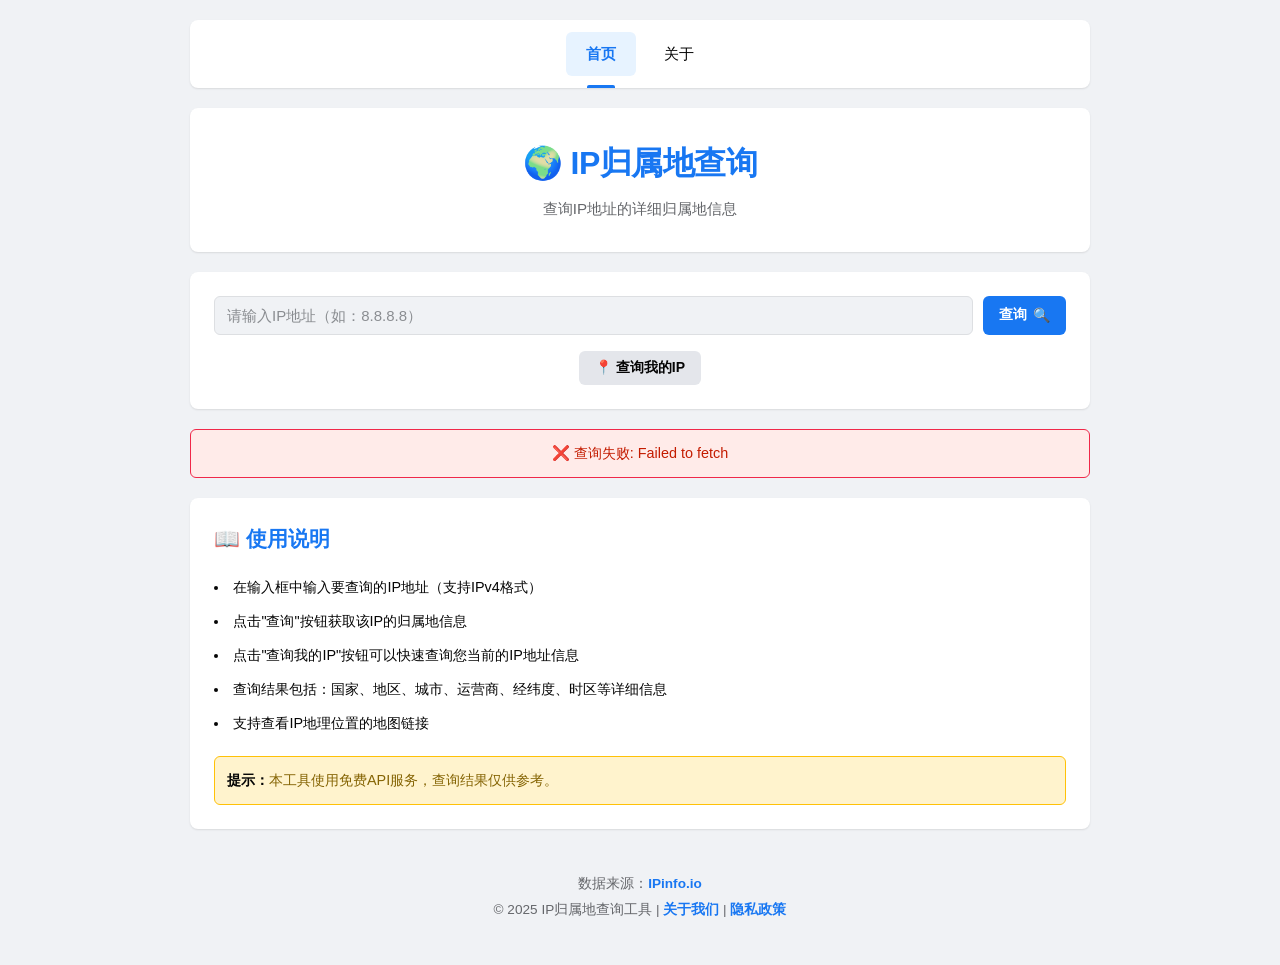
==== index.html @ 3b7e8851 "init" ====
<!DOCTYPE html>
<html lang="zh-CN">
<head>
    <meta charset="UTF-8">
    <meta name="viewport" content="width=device-width, initial-scale=1.0">
    <title>IP归属地查询工具 - 快速查询IP地址归属地信息</title>
    <meta name="description" content="免费在线IP归属地查询工具，支持查询任意IP地址的国家、地区、城市、运营商等详细信息。">
    <meta name="keywords" content="IP查询,IP归属地,IP地址查询,IP定位,IP地理位置">
    <link rel="stylesheet" href="css/style.css">
</head>
<body>
    <div class="container">
        <nav class="top-nav">
            <ul>
                <li><a href="index.html" class="active">首页</a></li>
                <li><a href="about.html">关于</a></li>
            </ul>
        </nav>

        <header>
            <h1>🌍 IP归属地查询</h1>
            <p class="subtitle">查询IP地址的详细归属地信息</p>
        </header>

        <!-- 搜索区域 -->
        <div class="search-section">
            <div class="search-box">
                <input
                    type="text"
                    id="ipInput"
                    placeholder="请输入IP地址（如：8.8.8.8）"
                    autocomplete="off"
                >
                <button id="searchBtn" onclick="queryIP()">
                    <span class="btn-text">查询</span>
                    <span class="btn-icon">🔍</span>
                </button>
            </div>
            <div class="quick-actions">
                <button class="btn-secondary" onclick="queryMyIP()">
                    <span>📍 查询我的IP</span>
                </button>
            </div>
        </div>

        <!-- 加载提示 -->
        <div id="loading" class="loading" style="display: none;">
            <div class="spinner"></div>
            <p>正在查询IP信息...</p>
        </div>

        <!-- 错误提示 -->
        <div id="error" class="error" style="display: none;"></div>

        <!-- IP信息显示 -->
        <div id="ipInfo" class="ip-info" style="display: none;">
            <div class="info-header">
                <h2 id="ipAddress"></h2>
                <span id="ipType" class="ip-type"></span>
            </div>
            <div class="info-grid">
                <div class="info-item">
                    <span class="info-label">🌏 国家/地区</span>
                    <span class="info-value" id="country"></span>
                </div>
                <div class="info-item">
                    <span class="info-label">📍 省份/州</span>
                    <span class="info-value" id="region"></span>
                </div>
                <div class="info-item">
                    <span class="info-label">🏙️ 城市</span>
                    <span class="info-value" id="city"></span>
                </div>
                <div class="info-item">
                    <span class="info-label">📮 邮编</span>
                    <span class="info-value" id="zip"></span>
                </div>
                <div class="info-item">
                    <span class="info-label">🌐 运营商</span>
                    <span class="info-value" id="isp"></span>
                </div>
                <div class="info-item">
                    <span class="info-label">🏢 组织</span>
                    <span class="info-value" id="org"></span>
                </div>
                <div class="info-item">
                    <span class="info-label">📡 经纬度</span>
                    <span class="info-value" id="location"></span>
                </div>
                <div class="info-item">
                    <span class="info-label">⏰ 时区</span>
                    <span class="info-value" id="timezone"></span>
                </div>
            </div>

            <!-- 地图容器 -->
            <div class="map-container">
                <h3>🗺️ 地理位置</h3>
                <div id="mapLink" class="map-link"></div>
            </div>
        </div>

        <div class="instructions">
            <h3>📖 使用说明</h3>
            <ul>
                <li>在输入框中输入要查询的IP地址（支持IPv4格式）</li>
                <li>点击"查询"按钮获取该IP的归属地信息</li>
                <li>点击"查询我的IP"按钮可以快速查询您当前的IP地址信息</li>
                <li>查询结果包括：国家、地区、城市、运营商、经纬度、时区等详细信息</li>
                <li>支持查看IP地理位置的地图链接</li>
            </ul>
            <div class="api-notice">
                <strong>提示：</strong>本工具使用免费API服务，查询结果仅供参考。
            </div>
        </div>

        <footer>
            <p>数据来源：<a href="https://ipinfo.io" target="_blank">IPinfo.io</a></p>
            <p>© 2025 IP归属地查询工具 | <a href="about.html">关于我们</a> | <a href="privacy.html">隐私政策</a></p>
        </footer>
    </div>

    <script src="js/app.js"></script>
</body>
</html>
---- css/style.css ----
* {
    margin: 0;
    padding: 0;
    box-sizing: border-box;
}

body {
    font-family: -apple-system, BlinkMacSystemFont, 'Segoe UI', Helvetica, Arial, sans-serif;
    background: #f0f2f5;
    min-height: 100vh;
    padding: 20px;
    line-height: 1.6;
}

.container {
    max-width: 900px;
    margin: 0 auto;
}

/* 顶部导航样式 */
.top-nav {
    background: white;
    border-radius: 8px;
    box-shadow: 0 1px 2px rgba(0, 0, 0, 0.1);
    margin-bottom: 20px;
    padding: 12px 24px;
}

.top-nav ul {
    list-style: none;
    display: flex;
    gap: 8px;
    justify-content: center;
    align-items: center;
}

.top-nav li {
    margin: 0;
}

.top-nav a {
    display: block;
    padding: 10px 20px;
    color: #050505;
    text-decoration: none;
    font-size: 15px;
    font-weight: 500;
    border-radius: 6px;
    transition: all 0.2s;
    position: relative;
}

.top-nav a:hover {
    background: #f0f2f5;
    color: #1877f2;
}

.top-nav a.active {
    background: #e7f3ff;
    color: #1877f2;
    font-weight: 600;
}

.top-nav a.active::after {
    content: '';
    position: absolute;
    bottom: -12px;
    left: 50%;
    transform: translateX(-50%);
    width: 40%;
    height: 3px;
    background: #1877f2;
    border-radius: 2px 2px 0 0;
}

/* 头部样式 */
header {
    text-align: center;
    background: white;
    padding: 30px 20px;
    margin-bottom: 20px;
    border-radius: 8px;
    box-shadow: 0 1px 2px rgba(0, 0, 0, 0.1);
}

header h1 {
    font-size: 2em;
    color: #1877f2;
    margin-bottom: 8px;
    font-weight: 600;
    letter-spacing: -0.5px;
}

.subtitle {
    font-size: 0.95em;
    color: #65676b;
    font-weight: 400;
}

/* 搜索区域 */
.search-section {
    background: white;
    border-radius: 8px;
    padding: 24px;
    box-shadow: 0 1px 2px rgba(0, 0, 0, 0.1);
    margin-bottom: 20px;
}

.search-box {
    display: flex;
    gap: 10px;
    margin-bottom: 16px;
}

#ipInput {
    flex: 1;
    padding: 10px 12px;
    font-size: 15px;
    border: 1px solid #dddfe2;
    border-radius: 6px;
    outline: none;
    transition: all 0.2s;
    background: #f0f2f5;
    color: #050505;
}

#ipInput:focus {
    background: white;
    border-color: #1877f2;
    box-shadow: 0 0 0 2px rgba(24, 119, 242, 0.1);
}

#ipInput::placeholder {
    color: #8a8d91;
}

button {
    padding: 8px 16px;
    font-size: 14px;
    font-weight: 600;
    background: #1877f2;
    color: white;
    border: none;
    border-radius: 6px;
    cursor: pointer;
    transition: all 0.2s;
    display: flex;
    align-items: center;
    gap: 6px;
    white-space: nowrap;
}

button:hover {
    background: #166fe5;
}

button:active {
    background: #1564d6;
    transform: scale(0.98);
}

.btn-icon {
    font-size: 1em;
}

.quick-actions {
    display: flex;
    justify-content: center;
}

.btn-secondary {
    background: #e4e6eb;
    color: #050505;
}

.btn-secondary:hover {
    background: #d8dadf;
}

.btn-secondary:active {
    background: #ced0d4;
}

/* 加载动画 */
.loading {
    background: white;
    border-radius: 8px;
    padding: 32px;
    text-align: center;
    box-shadow: 0 1px 2px rgba(0, 0, 0, 0.1);
    margin-bottom: 20px;
}

.loading p {
    color: #1877f2;
}

.spinner {
    width: 40px;
    height: 40px;
    margin: 0 auto 16px;
    border: 3px solid #e4e6eb;
    border-top: 3px solid #1877f2;
    border-radius: 50%;
    animation: spin 0.8s linear infinite;
}

@keyframes spin {
    0% { transform: rotate(0deg); }
    100% { transform: rotate(360deg); }
}

/* 错误提示 */
.error {
    background: #ffebe9;
    border: 1px solid #f02849;
    color: #c41c00;
    padding: 12px 16px;
    border-radius: 6px;
    margin-bottom: 20px;
    text-align: center;
    font-size: 0.9em;
}

/* IP信息显示 */
.ip-info {
    background: white;
    border-radius: 8px;
    padding: 24px;
    box-shadow: 0 1px 2px rgba(0, 0, 0, 0.1);
    margin-bottom: 20px;
    animation: fadeIn 0.3s;
}

@keyframes fadeIn {
    from {
        opacity: 0;
        transform: translateY(10px);
    }
    to {
        opacity: 1;
        transform: translateY(0);
    }
}

.info-header {
    display: flex;
    align-items: center;
    justify-content: space-between;
    margin-bottom: 24px;
    padding-bottom: 16px;
    border-bottom: 1px solid #e4e6eb;
}

.info-header h2 {
    color: #050505;
    font-size: 1.6em;
    font-weight: 600;
}

.ip-type {
    padding: 6px 12px;
    background: #e7f3ff;
    color: #1877f2;
    border-radius: 6px;
    font-size: 0.85em;
    font-weight: 600;
}

.info-grid {
    display: grid;
    grid-template-columns: repeat(auto-fit, minmax(250px, 1fr));
    gap: 16px;
    margin-bottom: 24px;
}

.info-item {
    padding: 16px;
    background: #f0f2f5;
    border-radius: 8px;
    display: flex;
    flex-direction: column;
    gap: 8px;
    transition: all 0.2s;
}

.info-item:hover {
    background: #e4e6eb;
}

.info-label {
    font-size: 0.85em;
    color: #65676b;
    font-weight: 600;
}

.info-value {
    font-size: 1em;
    color: #050505;
    font-weight: 500;
    word-break: break-all;
}

/* 地图容器 */
.map-container {
    margin-top: 24px;
    padding-top: 24px;
    border-top: 1px solid #e4e6eb;
}

.map-container h3 {
    color: #050505;
    margin-bottom: 12px;
    font-size: 1.2em;
    font-weight: 600;
}

.map-link {
    padding: 12px;
    background: #f0f2f5;
    border-radius: 6px;
    font-size: 0.9em;
}

.map-link p {
    color: #65676b;
    margin-bottom: 8px;
}

.map-link a {
    color: #1877f2;
    text-decoration: none;
    font-weight: 600;
}

.map-link a:hover {
    text-decoration: underline;
}

/* 使用说明 */
.instructions {
    background: white;
    border-radius: 8px;
    padding: 24px;
    box-shadow: 0 1px 2px rgba(0, 0, 0, 0.1);
    margin-bottom: 20px;
}

.instructions h3 {
    color: #1877f2;
    margin-bottom: 16px;
    font-size: 1.3em;
    font-weight: 600;
}

.instructions ul {
    list-style-position: inside;
    margin-bottom: 16px;
    color: #65676b;
    font-size: 0.9em;
    line-height: 1.8;
}

.instructions li {
    padding: 4px 0;
    color: #050505;
}

.api-notice {
    background: #fff3cd;
    border: 1px solid #ffc107;
    padding: 12px;
    border-radius: 6px;
    font-size: 0.9em;
    color: #856404;
}

.api-notice strong {
    color: #050505;
}

.api-notice a {
    color: #1877f2;
    text-decoration: none;
    font-weight: 600;
}

.api-notice a:hover {
    text-decoration: underline;
}

/* 页脚 */
footer {
    text-align: center;
    padding: 20px 0;
    color: #65676b;
    font-size: 0.85em;
}

footer p {
    margin: 4px 0;
}

footer a {
    color: #1877f2;
    text-decoration: none;
    font-weight: 600;
}

footer a:hover {
    text-decoration: underline;
}

/* 内容页面样式 (关于页面和隐私政策页面) */
.content-section {
    background: white;
    border-radius: 8px;
    padding: 24px;
    box-shadow: 0 1px 2px rgba(0, 0, 0, 0.1);
    margin-bottom: 20px;
}

.content-section p {
    color: #050505;
    margin-bottom: 12px;
    line-height: 1.8;
}

.content-section h2 {
    color: #1877f2;
    margin: 24px 0 16px 0;
    font-size: 1.4em;
    font-weight: 600;
}

.content-section h3 {
    color: #050505;
    margin: 16px 0 12px 0;
    font-size: 1.1em;
    font-weight: 600;
}

.content-section h4 {
    color: #050505;
    margin: 12px 0 8px 0;
    font-size: 1em;
    font-weight: 600;
}

.content-section ul {
    margin: 12px 0 16px 24px;
    line-height: 1.8;
}

.content-section li {
    color: #050505;
    margin: 8px 0;
}

.content-section a {
    color: #1877f2;
    text-decoration: none;
    font-weight: 600;
}

.content-section a:hover {
    text-decoration: underline;
}

.policy-section,
.about-section {
    margin-bottom: 32px;
}

.last-updated {
    color: #65676b;
    font-size: 0.9em;
    margin-bottom: 24px;
    padding: 12px;
    background: #f0f2f5;
    border-radius: 6px;
}

.policy-notice,
.disclaimer {
    background: #fff3cd;
    border: 1px solid #ffc107;
    padding: 16px;
    border-radius: 6px;
    margin: 16px 0;
}

.policy-notice p,
.disclaimer ul {
    color: #856404;
    margin: 0;
}

.policy-notice strong {
    color: #050505;
}

.back-link {
    margin-top: 32px;
    padding-top: 24px;
    border-top: 1px solid #e4e6eb;
    text-align: center;
}

.back-link a {
    display: inline-block;
    padding: 10px 24px;
    background: #e4e6eb;
    color: #050505;
    text-decoration: none;
    border-radius: 6px;
    font-weight: 600;
    transition: all 0.2s;
}

.back-link a:hover {
    background: #d8dadf;
}

/* 功能网格 */
.features-grid {
    display: grid;
    grid-template-columns: repeat(auto-fit, minmax(250px, 1fr));
    gap: 16px;
    margin: 20px 0;
}

.feature-item {
    padding: 20px;
    background: #f0f2f5;
    border-radius: 8px;
    text-align: center;
    transition: all 0.2s;
}

.feature-item:hover {
    background: #e4e6eb;
    transform: translateY(-2px);
    box-shadow: 0 2px 4px rgba(0, 0, 0, 0.1);
}

.feature-icon {
    font-size: 2em;
    margin-bottom: 12px;
}

.feature-item h3 {
    color: #1877f2;
    font-size: 1.1em;
    margin: 12px 0 8px 0;
}

.feature-item p {
    color: #65676b;
    font-size: 0.9em;
    margin: 0;
}

/* 使用场景列表 */
.use-cases {
    list-style: none;
    margin: 16px 0;
    padding: 0;
}

.use-cases li {
    padding: 12px;
    background: #f0f2f5;
    border-radius: 6px;
    margin-bottom: 12px;
}

.use-cases strong {
    color: #1877f2;
}

/* 更新日志 */
.changelog {
    margin: 16px 0;
}

.changelog-item {
    padding: 16px;
    background: #f0f2f5;
    border-radius: 6px;
    margin-bottom: 16px;
    border-left: 4px solid #1877f2;
}

.changelog-item h4 {
    color: #1877f2;
    margin-top: 0;
}

.changelog-item ul {
    margin: 8px 0 0 20px;
}

/* 响应式设计 */
@media (max-width: 768px) {
    body {
        padding: 12px;
    }

    /* 导航移动端适配 */
    .top-nav {
        padding: 10px 16px;
    }

    .top-nav ul {
        gap: 6px;
    }

    .top-nav a {
        padding: 8px 16px;
        font-size: 14px;
    }

    .top-nav a.active::after {
        width: 60%;
        height: 2px;
    }

    header {
        padding: 20px 16px;
    }

    header h1 {
        font-size: 1.6em;
    }

    .search-section {
        padding: 16px;
    }

    .search-box {
        flex-direction: column;
    }

    button {
        width: 100%;
        justify-content: center;
    }

    .info-grid {
        grid-template-columns: 1fr;
    }

    .info-header {
        flex-direction: column;
        gap: 12px;
        text-align: center;
    }

    .instructions {
        padding: 16px;
    }

    /* 内容页面移动端优化 */
    .content-section {
        padding: 16px;
    }

    .content-section h2 {
        font-size: 1.2em;
    }

    .features-grid {
        grid-template-columns: 1fr;
    }

    .feature-item {
        padding: 16px;
    }
}

@media (max-width: 480px) {
    /* 小屏幕导航优化 */
    .top-nav {
        padding: 8px 12px;
    }

    .top-nav ul {
        gap: 4px;
        flex-wrap: wrap;
    }

    .top-nav a {
        padding: 6px 14px;
        font-size: 13px;
    }

    header h1 {
        font-size: 1.4em;
    }

    .subtitle {
        font-size: 0.85em;
    }

    .info-header h2 {
        font-size: 1.3em;
    }

    /* 小屏幕内容页面优化 */
    .content-section {
        padding: 12px;
    }

    .content-section h2 {
        font-size: 1.1em;
    }

    .content-section ul {
        margin-left: 16px;
    }

    .back-link a {
        padding: 8px 20px;
        font-size: 14px;
    }
}
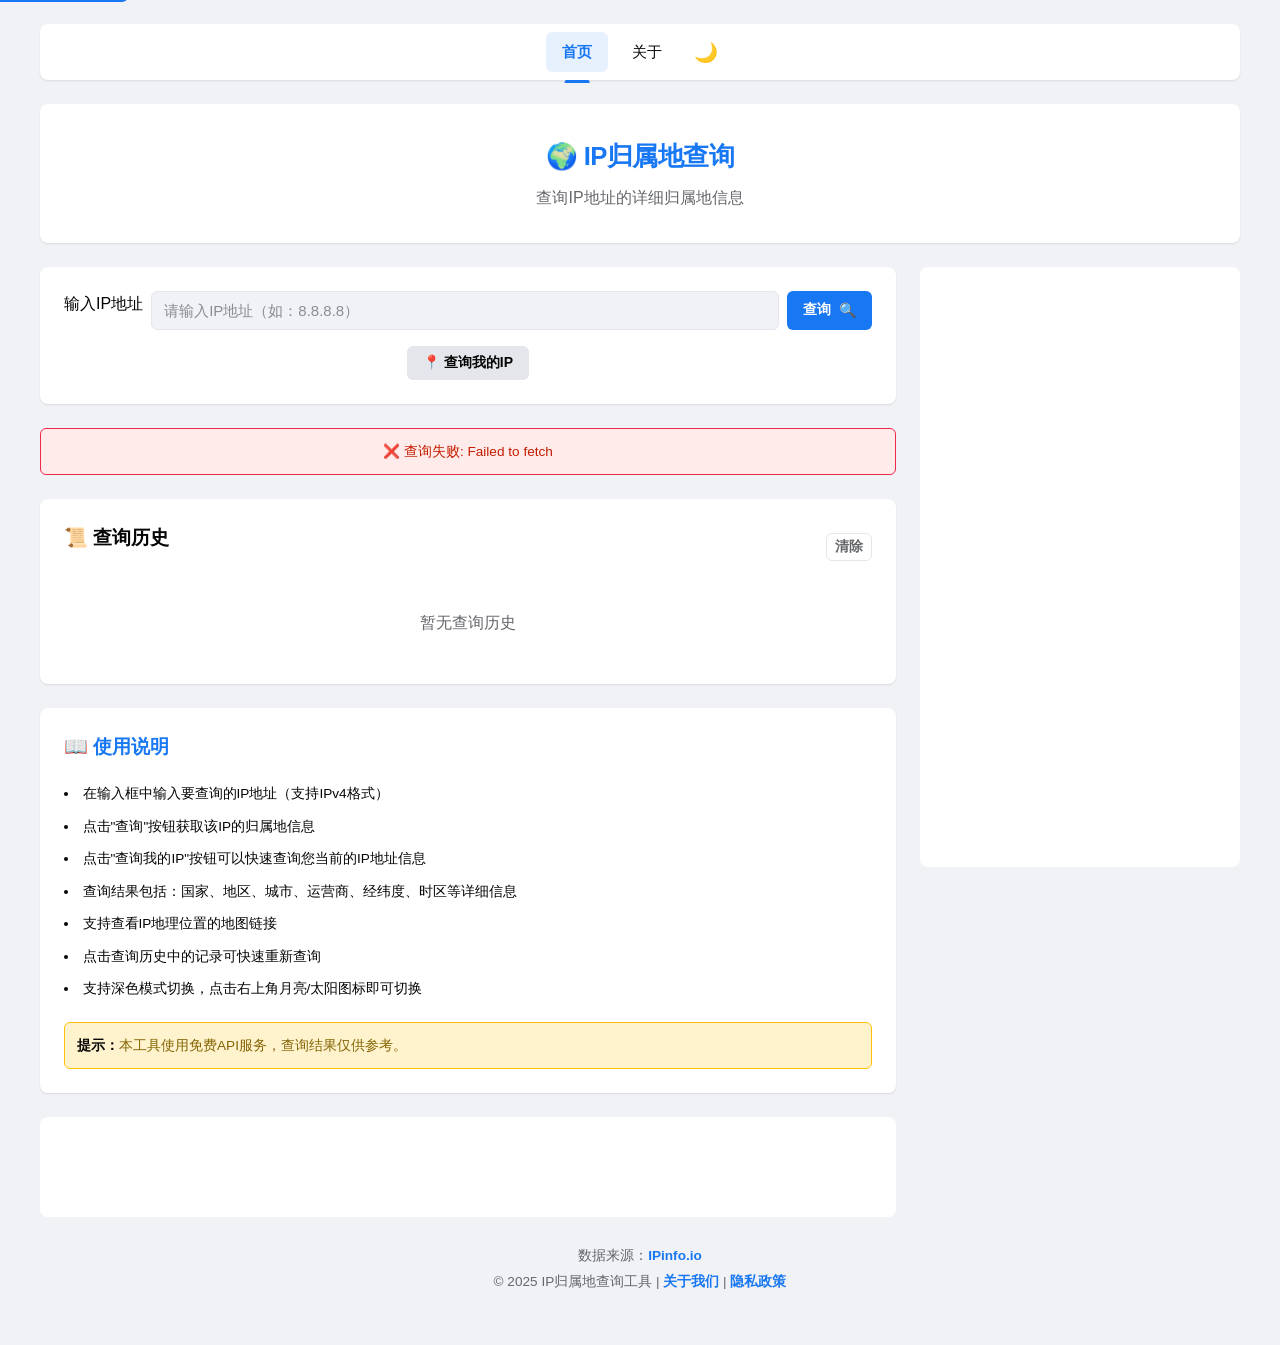
==== commit 289f4aa4: "优化" ====
--- a/index.html
+++ b/index.html
@@ -3,123 +3,283 @@
 <head>
     <meta charset="UTF-8">
     <meta name="viewport" content="width=device-width, initial-scale=1.0">
+
+    <!-- 基础SEO -->
     <title>IP归属地查询工具 - 快速查询IP地址归属地信息</title>
-    <meta name="description" content="免费在线IP归属地查询工具，支持查询任意IP地址的国家、地区、城市、运营商等详细信息。">
-    <meta name="keywords" content="IP查询,IP归属地,IP地址查询,IP定位,IP地理位置">
+    <meta name="description" content="免费在线IP归属地查询工具，支持查询任意IP地址的国家、地区、城市、运营商等详细信息。快速、准确、无需注册。">
+    <meta name="keywords" content="IP查询,IP归属地,IP地址查询,IP定位,IP地理位置,IP查询工具,本机IP查询">
+    <meta name="author" content="IP归属地查询工具">
+    <link rel="canonical" href="https://your-domain.com/">
+
+    <!-- Open Graph / Facebook -->
+    <meta property="og:type" content="website">
+    <meta property="og:url" content="https://your-domain.com/">
+    <meta property="og:title" content="IP归属地查询工具 - 快速查询IP地址归属地信息">
+    <meta property="og:description" content="免费在线IP归属地查询工具，支持查询任意IP地址的国家、地区、城市、运营商等详细信息。">
+    <meta property="og:image" content="https://your-domain.com/og-image.png">
+    <meta property="og:locale" content="zh_CN">
+    <meta property="og:site_name" content="IP归属地查询工具">
+
+    <!-- Twitter -->
+    <meta name="twitter:card" content="summary_large_image">
+    <meta name="twitter:url" content="https://your-domain.com/">
+    <meta name="twitter:title" content="IP归属地查询工具 - 快速查询IP地址归属地信息">
+    <meta name="twitter:description" content="免费在线IP归属地查询工具，支持查询任意IP地址的国家、地区、城市、运营商等详细信息。">
+    <meta name="twitter:image" content="https://your-domain.com/twitter-image.png">
+
+    <!-- Favicon -->
+    <link rel="icon" type="image/svg+xml" href="data:image/svg+xml,%3Csvg xmlns='http://www.w3.org/2000/svg' viewBox='0 0 512 512'%3E%3Crect fill='%231877f2' width='512' height='512' rx='100'/%3E%3Ctext x='50%25' y='50%25' dominant-baseline='central' text-anchor='middle' font-size='200' fill='white'%3EIP%3C/text%3E%3C/svg%3E">
+    <link rel="apple-touch-icon" href="data:image/svg+xml,%3Csvg xmlns='http://www.w3.org/2000/svg' viewBox='0 0 512 512'%3E%3Crect fill='%231877f2' width='512' height='512' rx='100'/%3E%3Ctext x='50%25' y='50%25' dominant-baseline='central' text-anchor='middle' font-size='200' fill='white'%3EIP%3C/text%3E%3C/svg%3E">
+
+    <!-- PWA Manifest -->
+    <link rel="manifest" href="/manifest.json">
+    <meta name="theme-color" content="#1877f2">
+
+    <!-- Preconnect -->
+    <link rel="preconnect" href="https://ipinfo.io">
+    <link rel="dns-prefetch" href="https://ipinfo.io">
+
+    <!-- Stylesheet -->
     <link rel="stylesheet" href="css/style.css">
+
+    <!-- JSON-LD 结构化数据 -->
+    <script type="application/ld+json">
+    {
+        "@context": "https://schema.org",
+        "@type": "WebSite",
+        "name": "IP归属地查询工具",
+        "url": "https://your-domain.com/",
+        "description": "免费在线IP归属地查询工具，支持查询任意IP地址的国家、地区、城市、运营商等详细信息。",
+        "potentialAction": {
+            "@type": "SearchAction",
+            "target": "https://your-domain.com/?ip={search_term_string}",
+            "query-input": "required name=search_term_string"
+        }
+    }
+    </script>
+    <script type="application/ld+json">
+    {
+        "@context": "https://schema.org",
+        "@type": "WebPage",
+        "name": "IP归属地查询工具",
+        "description": "免费在线IP归属地查询工具，支持查询任意IP地址的国家、地区、城市、运营商等详细信息。",
+        "url": "https://your-domain.com/",
+        "inLanguage": "zh-CN",
+        "isPartOf": {
+            "@type": "WebSite",
+            "name": "IP归属地查询工具",
+            "url": "https://your-domain.com/"
+        }
+    }
+    </script>
+    <script type="application/ld+json">
+    {
+        "@context": "https://schema.org",
+        "@type": "BreadcrumbList",
+        "itemListElement": [{
+            "@type": "ListItem",
+            "position": 1,
+            "name": "首页",
+            "item": "https://your-domain.com/"
+        }]
+    }
+    </script>
+
+    <!-- Google AdSense (请替换为您的实际代码) -->
+    <!--
+    <script async src="https://pagead2.googlesyndication.com/pagead/js/adsbygoogle.js?client=ca-pub-XXXXXXXXXXXXXXXX" crossorigin="anonymous"></script>
+    -->
 </head>
 <body>
+    <!-- 跳转到主内容（无障碍） -->
+    <a href="#main-content" class="skip-to-content">跳转到主内容</a>
+
     <div class="container">
-        <nav class="top-nav">
+        <!-- 顶部导航 -->
+        <nav class="top-nav" role="navigation" aria-label="主导航">
             <ul>
-                <li><a href="index.html" class="active">首页</a></li>
+                <li><a href="index.html" class="active" aria-current="page">首页</a></li>
                 <li><a href="about.html">关于</a></li>
+                <li><button id="themeToggle" aria-label="切换深色模式">🌙</button></li>
+                <li><button id="installBtn" aria-label="安装应用">📱 安装</button></li>
             </ul>
         </nav>
 
+        <!-- 页面头部 -->
         <header>
             <h1>🌍 IP归属地查询</h1>
             <p class="subtitle">查询IP地址的详细归属地信息</p>
         </header>
 
-        <!-- 搜索区域 -->
-        <div class="search-section">
-            <div class="search-box">
-                <input
-                    type="text"
-                    id="ipInput"
-                    placeholder="请输入IP地址（如：8.8.8.8）"
-                    autocomplete="off"
-                >
-                <button id="searchBtn" onclick="queryIP()">
-                    <span class="btn-text">查询</span>
-                    <span class="btn-icon">🔍</span>
-                </button>
-            </div>
-            <div class="quick-actions">
-                <button class="btn-secondary" onclick="queryMyIP()">
-                    <span>📍 查询我的IP</span>
-                </button>
-            </div>
+        <!-- 主布局 -->
+        <div class="main-layout">
+            <!-- 主内容区 -->
+            <main id="main-content">
+                <!-- 搜索区域 -->
+                <section class="search-section" aria-label="IP查询输入">
+                    <div class="search-box">
+                        <label for="ipInput" class="visually-hidden">输入IP地址</label>
+                        <input
+                            type="text"
+                            id="ipInput"
+                            placeholder="请输入IP地址（如：8.8.8.8）"
+                            autocomplete="off"
+                            aria-label="IP地址输入框"
+                        >
+                        <button id="searchBtn" onclick="queryIP()" aria-label="查询IP地址">
+                            <span class="btn-text">查询</span>
+                            <span class="btn-icon">🔍</span>
+                        </button>
+                    </div>
+                    <div class="quick-actions">
+                        <button class="btn-secondary" onclick="queryMyIP()" aria-label="查询我的IP地址">
+                            <span>📍 查询我的IP</span>
+                        </button>
+                    </div>
+                </section>
+
+                <!-- 加载提示 -->
+                <div id="loading" class="loading" style="display: none;" role="status" aria-live="polite">
+                    <div class="spinner" aria-hidden="true"></div>
+                    <p>正在查询IP信息...</p>
+                </div>
+
+                <!-- 错误提示 -->
+                <div id="error" class="error" style="display: none;" role="alert" aria-live="assertive"></div>
+
+                <!-- IP信息显示 -->
+                <article id="ipInfo" class="ip-info" style="display: none;" aria-live="polite">
+                    <div class="info-header">
+                        <h2 id="ipAddress"></h2>
+                        <div class="header-actions">
+                            <span id="ipType" class="ip-type"></span>
+                            <button class="btn-copy" id="copyIPBtn" title="复制IP地址" aria-label="复制IP地址">
+                                <svg width="16" height="16" viewBox="0 0 24 24" fill="none" stroke="currentColor" stroke-width="2" aria-hidden="true">
+                                    <rect x="9" y="9" width="13" height="13" rx="2" ry="2"></rect>
+                                    <path d="M5 15H4a2 2 0 0 1-2-2V4a2 2 0 0 1 2-2h9a2 2 0 0 1 2 2v1"></path>
+                                </svg>
+                            </button>
+                        </div>
+                    </div>
+                    <div class="info-grid">
+                        <div class="info-item">
+                            <span class="info-label">🌏 国家/地区</span>
+                            <span class="info-value" id="country"></span>
+                        </div>
+                        <div class="info-item">
+                            <span class="info-label">📍 省份/州</span>
+                            <span class="info-value" id="region"></span>
+                        </div>
+                        <div class="info-item">
+                            <span class="info-label">🏙️ 城市</span>
+                            <span class="info-value" id="city"></span>
+                        </div>
+                        <div class="info-item">
+                            <span class="info-label">📮 邮编</span>
+                            <span class="info-value" id="zip"></span>
+                        </div>
+                        <div class="info-item">
+                            <span class="info-label">🌐 运营商</span>
+                            <span class="info-value" id="isp"></span>
+                        </div>
+                        <div class="info-item">
+                            <span class="info-label">🏢 组织</span>
+                            <span class="info-value" id="org"></span>
+                        </div>
+                        <div class="info-item">
+                            <span class="info-label">📡 经纬度</span>
+                            <span class="info-value" id="location"></span>
+                        </div>
+                        <div class="info-item">
+                            <span class="info-label">⏰ 时区</span>
+                            <span class="info-value" id="timezone"></span>
+                        </div>
+                    </div>
+
+                    <!-- 地图容器 -->
+                    <div class="map-container">
+                        <h3>🗺️ 地理位置</h3>
+                        <div id="mapLink" class="map-link"></div>
+                    </div>
+
+                    <!-- QR码分享 -->
+                    <div class="qr-section">
+                        <h3>📱 分享</h3>
+                        <div id="qrContainer" class="qr-container"></div>
+                    </div>
+                </article>
+
+                <!-- 查询历史 -->
+                <section class="history-section" aria-label="查询历史">
+                    <div class="history-header">
+                        <h3>📜 查询历史</h3>
+                        <button class="btn-clear-history" onclick="clearHistory()" aria-label="清除历史记录">清除</button>
+                    </div>
+                    <div id="historyList" aria-live="polite">
+                        <p class="history-empty">暂无查询历史</p>
+                    </div>
+                </section>
+
+                <!-- 使用说明 -->
+                <section class="instructions" aria-label="使用说明">
+                    <h3>📖 使用说明</h3>
+                    <ul>
+                        <li>在输入框中输入要查询的IP地址（支持IPv4格式）</li>
+                        <li>点击"查询"按钮获取该IP的归属地信息</li>
+                        <li>点击"查询我的IP"按钮可以快速查询您当前的IP地址信息</li>
+                        <li>查询结果包括：国家、地区、城市、运营商、经纬度、时区等详细信息</li>
+                        <li>支持查看IP地理位置的地图链接</li>
+                        <li>点击查询历史中的记录可快速重新查询</li>
+                        <li>支持深色模式切换，点击右上角月亮/太阳图标即可切换</li>
+                    </ul>
+                    <div class="api-notice">
+                        <strong>提示：</strong>本工具使用免费API服务，查询结果仅供参考。
+                    </div>
+                </section>
+
+                <!-- 移动端广告位 -->
+                <aside class="ad-placeholder ad-mobile" aria-label="广告">
+                    <!-- Google AdSense 移动端广告代码 -->
+                    <!--
+                    <ins class="adsbygoogle"
+                         style="display:block"
+                         data-ad-client="ca-pub-XXXXXXXXXXXXXXXX"
+                         data-ad-slot="XXXXXXXXXX"
+                         data-ad-format="horizontal"
+                         data-full-width-responsive="true"></ins>
+                    <script>(adsbygoogle = window.adsbygoogle || []).push({});</script>
+                    -->
+                    <!-- <p>广告位 (320x100)</p> -->
+                </aside>
+            </main>
+
+            <!-- 侧边栏（桌面端广告位） -->
+            <aside class="sidebar" aria-label="侧边栏">
+                <div class="ad-placeholder ad-sidebar">
+                    <!-- Google AdSense 桌面端广告代码 -->
+                    <!--
+                    <ins class="adsbygoogle"
+                         style="display:block"
+                         data-ad-client="ca-pub-XXXXXXXXXXXXXXXX"
+                         data-ad-slot="XXXXXXXXXX"
+                         data-ad-format="vertical"
+                         data-full-width-responsive="false"></ins>
+                    <script>(adsbygoogle = window.adsbygoogle || []).push({});</script>
+                    -->
+                    <!-- <p>广告位 (300x600)</p> -->
+                </div>
+            </aside>
         </div>
 
-        <!-- 加载提示 -->
-        <div id="loading" class="loading" style="display: none;">
-            <div class="spinner"></div>
-            <p>正在查询IP信息...</p>
-        </div>
-
-        <!-- 错误提示 -->
-        <div id="error" class="error" style="display: none;"></div>
-
-        <!-- IP信息显示 -->
-        <div id="ipInfo" class="ip-info" style="display: none;">
-            <div class="info-header">
-                <h2 id="ipAddress"></h2>
-                <span id="ipType" class="ip-type"></span>
-            </div>
-            <div class="info-grid">
-                <div class="info-item">
-                    <span class="info-label">🌏 国家/地区</span>
-                    <span class="info-value" id="country"></span>
-                </div>
-                <div class="info-item">
-                    <span class="info-label">📍 省份/州</span>
-                    <span class="info-value" id="region"></span>
-                </div>
-                <div class="info-item">
-                    <span class="info-label">🏙️ 城市</span>
-                    <span class="info-value" id="city"></span>
-                </div>
-                <div class="info-item">
-                    <span class="info-label">📮 邮编</span>
-                    <span class="info-value" id="zip"></span>
-                </div>
-                <div class="info-item">
-                    <span class="info-label">🌐 运营商</span>
-                    <span class="info-value" id="isp"></span>
-                </div>
-                <div class="info-item">
-                    <span class="info-label">🏢 组织</span>
-                    <span class="info-value" id="org"></span>
-                </div>
-                <div class="info-item">
-                    <span class="info-label">📡 经纬度</span>
-                    <span class="info-value" id="location"></span>
-                </div>
-                <div class="info-item">
-                    <span class="info-label">⏰ 时区</span>
-                    <span class="info-value" id="timezone"></span>
-                </div>
-            </div>
-
-            <!-- 地图容器 -->
-            <div class="map-container">
-                <h3>🗺️ 地理位置</h3>
-                <div id="mapLink" class="map-link"></div>
-            </div>
-        </div>
-
-        <div class="instructions">
-            <h3>📖 使用说明</h3>
-            <ul>
-                <li>在输入框中输入要查询的IP地址（支持IPv4格式）</li>
-                <li>点击"查询"按钮获取该IP的归属地信息</li>
-                <li>点击"查询我的IP"按钮可以快速查询您当前的IP地址信息</li>
-                <li>查询结果包括：国家、地区、城市、运营商、经纬度、时区等详细信息</li>
-                <li>支持查看IP地理位置的地图链接</li>
-            </ul>
-            <div class="api-notice">
-                <strong>提示：</strong>本工具使用免费API服务，查询结果仅供参考。
-            </div>
-        </div>
-
         <footer>
-            <p>数据来源：<a href="https://ipinfo.io" target="_blank">IPinfo.io</a></p>
+            <p>数据来源：<a href="https://ipinfo.io" target="_blank" rel="noopener">IPinfo.io</a></p>
             <p>© 2025 IP归属地查询工具 | <a href="about.html">关于我们</a> | <a href="privacy.html">隐私政策</a></p>
         </footer>
     </div>
 
+    <!-- JavaScript 模块 -->
+    <script src="js/storage.js"></script>
+    <script src="js/ui.js"></script>
     <script src="js/app.js"></script>
 </body>
 </html>
--- a/css/style.css
+++ b/css/style.css
@@ -1,35 +1,162 @@
+/**
+ * IP归属地查询工具 - Facebook风格样式
+ * 支持深色模式和响应式布局
+ */
+
+/* ==================== CSS变量定义 ==================== */
+:root {
+    /* 颜色 - 亮色模式 */
+    --color-primary: #1877f2;
+    --color-primary-hover: #166fe5;
+    --color-primary-active: #1564d6;
+    --color-bg: #f0f2f5;
+    --color-surface: #ffffff;
+    --color-surface-hover: #f5f6f7;
+    --color-text: #050505;
+    --color-text-secondary: #65676b;
+    --color-text-tertiary: #8a8d91;
+    --color-border: #e4e6eb;
+    --color-border-hover: #d8dadf;
+    --color-error: #c41c00;
+    --color-error-bg: #ffebe9;
+    --color-error-border: #f02849;
+    --color-warning: #856404;
+    --color-warning-bg: #fff3cd;
+    --color-warning-border: #ffc107;
+    --color-success: #1a7f37;
+    --color-success-bg: #e0f2ec;
+
+    /* 间距 */
+    --spacing-xs: 4px;
+    --spacing-sm: 8px;
+    --spacing-md: 16px;
+    --spacing-lg: 24px;
+    --spacing-xl: 32px;
+    --spacing-2xl: 48px;
+
+    /* 字体 */
+    --font-family: -apple-system, BlinkMacSystemFont, 'Segoe UI', Helvetica, Arial, sans-serif;
+    --font-size-xs: 0.75em;
+    --font-size-sm: 0.85em;
+    --font-size-base: 1em;
+    --font-size-lg: 1.1em;
+    --font-size-xl: 1.2em;
+    --font-size-2xl: 1.6em;
+
+    /* 圆角 */
+    --radius-sm: 6px;
+    --radius-md: 8px;
+    --radius-lg: 12px;
+
+    /* 阴影 */
+    --shadow-sm: 0 1px 2px rgba(0, 0, 0, 0.1);
+    --shadow-md: 0 2px 8px rgba(0, 0, 0, 0.15);
+
+    /* 布局 */
+    --max-width: 1200px;
+    --content-max-width: 900px;
+    --header-height: 60px;
+    --sidebar-width: 320px;
+
+    /* 动画 */
+    --transition-fast: 0.15s;
+    --transition-base: 0.2s;
+    --transition-slow: 0.3s;
+}
+
+/* 深色模式变量 */
+[data-theme="dark"] {
+    --color-bg: #18191a;
+    --color-surface: #242526;
+    --color-surface-hover: #3a3b3c;
+    --color-text: #e4e6eb;
+    --color-text-secondary: #b0b3b8;
+    --color-text-tertiary: #65676b;
+    --color-border: #3e4042;
+    --color-border-hover: #4e4f50;
+    --color-error-bg: #3d1a1a;
+    --color-error-border: #e41e3f;
+    --color-warning-bg: #3d3a1a;
+    --color-success-bg: #1a3d2a;
+}
+
+/* ==================== 全局重置 ==================== */
 * {
     margin: 0;
     padding: 0;
     box-sizing: border-box;
 }
 
+html {
+    scroll-behavior: smooth;
+}
+
 body {
-    font-family: -apple-system, BlinkMacSystemFont, 'Segoe UI', Helvetica, Arial, sans-serif;
-    background: #f0f2f5;
+    font-family: var(--font-family);
+    background: var(--color-bg);
     min-height: 100vh;
-    padding: 20px;
+    padding: var(--spacing-lg);
     line-height: 1.6;
-}
-
+    color: var(--color-text);
+    transition: background var(--transition-slow), color var(--transition-slow);
+}
+
+/* 跳转到主内容链接（无障碍） */
+.skip-to-content {
+    position: absolute;
+    top: -40px;
+    left: 0;
+    background: var(--color-primary);
+    color: white;
+    padding: var(--spacing-sm) var(--spacing-md);
+    text-decoration: none;
+    border-radius: 0 0 var(--radius-sm) 0;
+    z-index: 9999;
+}
+
+.skip-to-content:focus {
+    top: 0;
+}
+
+/* ==================== 布局容器 ==================== */
 .container {
-    max-width: 900px;
+    max-width: var(--content-max-width);
     margin: 0 auto;
 }
 
-/* 顶部导航样式 */
+.main-layout {
+    display: grid;
+    grid-template-columns: 1fr;
+    gap: var(--spacing-lg);
+}
+
+/* 桌面端布局：主内容 + 侧边栏 */
+@media (min-width: 1024px) {
+    .main-layout {
+        grid-template-columns: 1fr var(--sidebar-width);
+        max-width: var(--max-width);
+        margin: 0 auto;
+    }
+
+    .container {
+        max-width: var(--max-width);
+    }
+}
+
+/* ==================== 顶部导航 ==================== */
 .top-nav {
-    background: white;
-    border-radius: 8px;
-    box-shadow: 0 1px 2px rgba(0, 0, 0, 0.1);
-    margin-bottom: 20px;
-    padding: 12px 24px;
+    background: var(--color-surface);
+    border-radius: var(--radius-md);
+    box-shadow: var(--shadow-sm);
+    margin-bottom: var(--spacing-lg);
+    padding: var(--spacing-sm) var(--spacing-lg);
+    transition: background var(--transition-slow);
 }
 
 .top-nav ul {
     list-style: none;
     display: flex;
-    gap: 8px;
+    gap: var(--spacing-sm);
     justify-content: center;
     align-items: center;
 }
@@ -39,124 +166,170 @@
 }
 
 .top-nav a {
-    display: block;
-    padding: 10px 20px;
-    color: #050505;
+    display: flex;
+    align-items: center;
+    gap: var(--spacing-sm);
+    padding: var(--spacing-sm) var(--spacing-md);
+    color: var(--color-text);
     text-decoration: none;
     font-size: 15px;
     font-weight: 500;
-    border-radius: 6px;
-    transition: all 0.2s;
+    border-radius: var(--radius-sm);
+    transition: all var(--transition-base);
     position: relative;
 }
 
 .top-nav a:hover {
-    background: #f0f2f5;
-    color: #1877f2;
+    background: var(--color-surface-hover);
+    color: var(--color-primary);
 }
 
 .top-nav a.active {
-    background: #e7f3ff;
-    color: #1877f2;
+    background: rgba(24, 119, 242, 0.1);
+    color: var(--color-primary);
     font-weight: 600;
 }
 
 .top-nav a.active::after {
     content: '';
     position: absolute;
-    bottom: -12px;
+    bottom: calc(var(--spacing-sm) * -1 - 3px);
     left: 50%;
     transform: translateX(-50%);
     width: 40%;
     height: 3px;
-    background: #1877f2;
+    background: var(--color-primary);
     border-radius: 2px 2px 0 0;
 }
 
-/* 头部样式 */
+/* 深色模式切换按钮 */
+#themeToggle {
+    background: transparent;
+    border: none;
+    font-size: 1.2em;
+    cursor: pointer;
+    padding: var(--spacing-sm);
+    border-radius: var(--radius-sm);
+    transition: background var(--transition-base);
+}
+
+#themeToggle:hover {
+    background: var(--color-surface-hover);
+}
+
+/* PWA安装按钮 */
+#installBtn {
+    display: none;
+    align-items: center;
+    gap: var(--spacing-sm);
+    background: var(--color-primary);
+    color: white;
+    border: none;
+    padding: var(--spacing-sm) var(--spacing-md);
+    border-radius: var(--radius-sm);
+    font-size: 14px;
+    font-weight: 600;
+    cursor: pointer;
+    transition: background var(--transition-base);
+}
+
+#installBtn:hover {
+    background: var(--color-primary-hover);
+}
+
+/* ==================== 页面头部 ==================== */
 header {
     text-align: center;
-    background: white;
-    padding: 30px 20px;
-    margin-bottom: 20px;
-    border-radius: 8px;
-    box-shadow: 0 1px 2px rgba(0, 0, 0, 0.1);
+    background: var(--color-surface);
+    padding: var(--spacing-xl) var(--spacing-lg);
+    margin-bottom: var(--spacing-lg);
+    border-radius: var(--radius-md);
+    box-shadow: var(--shadow-sm);
+    transition: background var(--transition-slow);
 }
 
 header h1 {
-    font-size: 2em;
-    color: #1877f2;
-    margin-bottom: 8px;
+    font-size: var(--font-size-2xl);
+    color: var(--color-primary);
+    margin-bottom: var(--spacing-sm);
     font-weight: 600;
     letter-spacing: -0.5px;
 }
 
 .subtitle {
-    font-size: 0.95em;
-    color: #65676b;
+    font-size: var(--font-size-base);
+    color: var(--color-text-secondary);
     font-weight: 400;
 }
 
-/* 搜索区域 */
+/* ==================== 搜索区域 ==================== */
 .search-section {
-    background: white;
-    border-radius: 8px;
-    padding: 24px;
-    box-shadow: 0 1px 2px rgba(0, 0, 0, 0.1);
-    margin-bottom: 20px;
+    background: var(--color-surface);
+    border-radius: var(--radius-md);
+    padding: var(--spacing-lg);
+    box-shadow: var(--shadow-sm);
+    margin-bottom: var(--spacing-lg);
+    transition: background var(--transition-slow);
 }
 
 .search-box {
     display: flex;
-    gap: 10px;
-    margin-bottom: 16px;
+    gap: var(--spacing-sm);
+    margin-bottom: var(--spacing-md);
 }
 
 #ipInput {
     flex: 1;
     padding: 10px 12px;
     font-size: 15px;
-    border: 1px solid #dddfe2;
-    border-radius: 6px;
+    border: 1px solid var(--color-border);
+    border-radius: var(--radius-sm);
     outline: none;
-    transition: all 0.2s;
-    background: #f0f2f5;
-    color: #050505;
+    transition: all var(--transition-base);
+    background: var(--color-bg);
+    color: var(--color-text);
 }
 
 #ipInput:focus {
-    background: white;
-    border-color: #1877f2;
-    box-shadow: 0 0 0 2px rgba(24, 119, 242, 0.1);
+    background: var(--color-surface);
+    border-color: var(--color-primary);
+    box-shadow: 0 0 0 2px rgba(24, 119, 242, 0.2);
 }
 
 #ipInput::placeholder {
-    color: #8a8d91;
-}
-
+    color: var(--color-text-tertiary);
+}
+
+/* 按钮基础样式 */
 button {
-    padding: 8px 16px;
+    padding: var(--spacing-sm) var(--spacing-md);
     font-size: 14px;
     font-weight: 600;
-    background: #1877f2;
+    background: var(--color-primary);
     color: white;
     border: none;
-    border-radius: 6px;
+    border-radius: var(--radius-sm);
     cursor: pointer;
-    transition: all 0.2s;
-    display: flex;
+    transition: all var(--transition-base);
+    display: inline-flex;
     align-items: center;
-    gap: 6px;
+    justify-content: center;
+    gap: var(--spacing-sm);
     white-space: nowrap;
 }
 
 button:hover {
-    background: #166fe5;
+    background: var(--color-primary-hover);
 }
 
 button:active {
-    background: #1564d6;
+    background: var(--color-primary-active);
     transform: scale(0.98);
+}
+
+button:disabled {
+    opacity: 0.6;
+    cursor: not-allowed;
 }
 
 .btn-icon {
@@ -166,41 +339,59 @@
 .quick-actions {
     display: flex;
     justify-content: center;
+    gap: var(--spacing-sm);
 }
 
 .btn-secondary {
-    background: #e4e6eb;
-    color: #050505;
+    background: var(--color-border);
+    color: var(--color-text);
 }
 
 .btn-secondary:hover {
-    background: #d8dadf;
-}
-
-.btn-secondary:active {
-    background: #ced0d4;
-}
-
-/* 加载动画 */
+    background: var(--color-border-hover);
+}
+
+/* 复制按钮 */
+.btn-copy {
+    background: transparent;
+    color: var(--color-text-secondary);
+    padding: var(--spacing-sm);
+    border: 1px solid var(--color-border);
+}
+
+.btn-copy:hover {
+    background: var(--color-surface-hover);
+    color: var(--color-primary);
+    border-color: var(--color-primary);
+}
+
+.btn-copy.copied {
+    background: var(--color-success-bg);
+    color: var(--color-success);
+    border-color: var(--color-success);
+}
+
+/* ==================== 加载动画 ==================== */
 .loading {
-    background: white;
-    border-radius: 8px;
-    padding: 32px;
+    background: var(--color-surface);
+    border-radius: var(--radius-md);
+    padding: var(--spacing-xl);
     text-align: center;
-    box-shadow: 0 1px 2px rgba(0, 0, 0, 0.1);
-    margin-bottom: 20px;
+    box-shadow: var(--shadow-sm);
+    margin-bottom: var(--spacing-lg);
+    transition: background var(--transition-slow);
 }
 
 .loading p {
-    color: #1877f2;
+    color: var(--color-primary);
 }
 
 .spinner {
     width: 40px;
     height: 40px;
-    margin: 0 auto 16px;
-    border: 3px solid #e4e6eb;
-    border-top: 3px solid #1877f2;
+    margin: 0 auto var(--spacing-md);
+    border: 3px solid var(--color-border);
+    border-top: 3px solid var(--color-primary);
     border-radius: 50%;
     animation: spin 0.8s linear infinite;
 }
@@ -210,26 +401,121 @@
     100% { transform: rotate(360deg); }
 }
 
-/* 错误提示 */
+/* ==================== 骨架屏 ==================== */
+.skeleton {
+    background: var(--color-surface);
+    border-radius: var(--radius-md);
+    padding: var(--spacing-lg);
+    box-shadow: var(--shadow-sm);
+    animation: pulse 1.5s ease-in-out infinite;
+}
+
+.skeleton-header {
+    display: flex;
+    justify-content: space-between;
+    align-items: center;
+    margin-bottom: var(--spacing-lg);
+    padding-bottom: var(--spacing-md);
+    border-bottom: 1px solid var(--color-border);
+}
+
+.skeleton-title {
+    width: 200px;
+    height: 28px;
+    background: var(--color-border);
+    border-radius: var(--radius-sm);
+}
+
+.skeleton-badge {
+    width: 80px;
+    height: 28px;
+    background: var(--color-border);
+    border-radius: var(--radius-sm);
+}
+
+.skeleton-grid {
+    display: grid;
+    grid-template-columns: repeat(auto-fit, minmax(250px, 1fr));
+    gap: var(--spacing-md);
+    margin-bottom: var(--spacing-lg);
+}
+
+.skeleton-item {
+    height: 70px;
+    background: var(--color-border);
+    border-radius: var(--radius-md);
+}
+
+.skeleton-map {
+    height: 80px;
+    background: var(--color-border);
+    border-radius: var(--radius-md);
+}
+
+@keyframes pulse {
+    0%, 100% { opacity: 1; }
+    50% { opacity: 0.6; }
+}
+
+/* ==================== 错误提示 ==================== */
 .error {
-    background: #ffebe9;
-    border: 1px solid #f02849;
-    color: #c41c00;
+    background: var(--color-error-bg);
+    border: 1px solid var(--color-error-border);
+    color: var(--color-error);
     padding: 12px 16px;
-    border-radius: 6px;
-    margin-bottom: 20px;
+    border-radius: var(--radius-sm);
+    margin-bottom: var(--spacing-lg);
     text-align: center;
-    font-size: 0.9em;
-}
-
-/* IP信息显示 */
+    font-size: var(--font-size-sm);
+}
+
+/* ==================== Toast消息 ==================== */
+.toast {
+    position: fixed;
+    top: 20px;
+    right: 20px;
+    padding: var(--spacing-md) var(--spacing-lg);
+    border-radius: var(--radius-md);
+    box-shadow: var(--shadow-md);
+    font-weight: 500;
+    z-index: 9999;
+    opacity: 0;
+    transform: translateY(-20px);
+    transition: all var(--transition-slow);
+}
+
+.toast.show {
+    opacity: 1;
+    transform: translateY(0);
+}
+
+.toast-success {
+    background: var(--color-success-bg);
+    color: var(--color-success);
+    border: 1px solid var(--color-success);
+}
+
+.toast-error {
+    background: var(--color-error-bg);
+    color: var(--color-error);
+    border: 1px solid var(--color-error-border);
+}
+
+.toast-info {
+    background: var(--color-surface);
+    color: var(--color-text);
+    border: 1px solid var(--color-border);
+}
+
+/* ==================== IP信息显示 ==================== */
 .ip-info {
-    background: white;
-    border-radius: 8px;
-    padding: 24px;
-    box-shadow: 0 1px 2px rgba(0, 0, 0, 0.1);
-    margin-bottom: 20px;
-    animation: fadeIn 0.3s;
+    background: var(--color-surface);
+    border-radius: var(--radius-md);
+    padding: var(--spacing-lg);
+    box-shadow: var(--shadow-sm);
+    margin-bottom: var(--spacing-lg);
+    animation: fadeIn var(--transition-slow);
+    transition: background var(--transition-slow);
 }
 
 @keyframes fadeIn {
@@ -247,88 +533,96 @@
     display: flex;
     align-items: center;
     justify-content: space-between;
-    margin-bottom: 24px;
-    padding-bottom: 16px;
-    border-bottom: 1px solid #e4e6eb;
+    margin-bottom: var(--spacing-lg);
+    padding-bottom: var(--spacing-md);
+    border-bottom: 1px solid var(--color-border);
+    flex-wrap: wrap;
+    gap: var(--spacing-sm);
+}
+
+.header-actions {
+    display: flex;
+    align-items: center;
+    gap: var(--spacing-sm);
 }
 
 .info-header h2 {
-    color: #050505;
-    font-size: 1.6em;
+    color: var(--color-text);
+    font-size: var(--font-size-2xl);
     font-weight: 600;
 }
 
 .ip-type {
     padding: 6px 12px;
-    background: #e7f3ff;
-    color: #1877f2;
-    border-radius: 6px;
-    font-size: 0.85em;
+    background: rgba(24, 119, 242, 0.1);
+    color: var(--color-primary);
+    border-radius: var(--radius-sm);
+    font-size: var(--font-size-sm);
     font-weight: 600;
 }
 
 .info-grid {
     display: grid;
     grid-template-columns: repeat(auto-fit, minmax(250px, 1fr));
-    gap: 16px;
-    margin-bottom: 24px;
+    gap: var(--spacing-md);
+    margin-bottom: var(--spacing-lg);
 }
 
 .info-item {
-    padding: 16px;
-    background: #f0f2f5;
-    border-radius: 8px;
+    padding: var(--spacing-md);
+    background: var(--color-bg);
+    border-radius: var(--radius-md);
     display: flex;
     flex-direction: column;
-    gap: 8px;
-    transition: all 0.2s;
+    gap: var(--spacing-sm);
+    transition: all var(--transition-base);
 }
 
 .info-item:hover {
-    background: #e4e6eb;
+    background: var(--color-surface-hover);
 }
 
 .info-label {
-    font-size: 0.85em;
-    color: #65676b;
+    font-size: var(--font-size-sm);
+    color: var(--color-text-secondary);
     font-weight: 600;
 }
 
 .info-value {
-    font-size: 1em;
-    color: #050505;
+    font-size: var(--font-size-base);
+    color: var(--color-text);
     font-weight: 500;
     word-break: break-all;
 }
 
 /* 地图容器 */
 .map-container {
-    margin-top: 24px;
-    padding-top: 24px;
-    border-top: 1px solid #e4e6eb;
+    margin-top: var(--spacing-lg);
+    padding-top: var(--spacing-lg);
+    border-top: 1px solid var(--color-border);
 }
 
 .map-container h3 {
-    color: #050505;
+    color: var(--color-text);
     margin-bottom: 12px;
-    font-size: 1.2em;
+    font-size: var(--font-size-xl);
     font-weight: 600;
 }
 
 .map-link {
     padding: 12px;
-    background: #f0f2f5;
-    border-radius: 6px;
-    font-size: 0.9em;
+    background: var(--color-bg);
+    border-radius: var(--radius-sm);
+    font-size: var(--font-size-sm);
 }
 
 .map-link p {
-    color: #65676b;
-    margin-bottom: 8px;
+    color: var(--color-text-secondary);
+    margin-bottom: var(--spacing-sm);
 }
 
 .map-link a {
-    color: #1877f2;
+    color: var(--color-primary);
     text-decoration: none;
     font-weight: 600;
 }
@@ -337,50 +631,153 @@
     text-decoration: underline;
 }
 
-/* 使用说明 */
+/* QR码区域 */
+.qr-section {
+    margin-top: var(--spacing-lg);
+    padding-top: var(--spacing-lg);
+    border-top: 1px solid var(--color-border);
+}
+
+.qr-section h3 {
+    color: var(--color-text);
+    margin-bottom: 12px;
+    font-size: var(--font-size-xl);
+    font-weight: 600;
+}
+
+.qr-container {
+    display: flex;
+    justify-content: center;
+    padding: var(--spacing-md);
+    background: var(--color-bg);
+    border-radius: var(--radius-md);
+}
+
+/* ==================== 查询历史 ==================== */
+.history-section {
+    background: var(--color-surface);
+    border-radius: var(--radius-md);
+    padding: var(--spacing-lg);
+    box-shadow: var(--shadow-sm);
+    margin-bottom: var(--spacing-lg);
+}
+
+.history-section h3 {
+    color: var(--color-text);
+    margin-bottom: var(--spacing-md);
+    font-size: var(--font-size-xl);
+    font-weight: 600;
+    display: flex;
+    justify-content: space-between;
+    align-items: center;
+}
+
+.history-header {
+    display: flex;
+    justify-content: space-between;
+    align-items: center;
+    margin-bottom: var(--spacing-md);
+}
+
+.btn-clear-history {
+    font-size: var(--font-size-sm);
+    padding: var(--spacing-xs) var(--spacing-sm);
+    background: transparent;
+    color: var(--color-text-secondary);
+    border: 1px solid var(--color-border);
+}
+
+.btn-clear-history:hover {
+    background: var(--color-error-bg);
+    color: var(--color-error);
+    border-color: var(--color-error-border);
+}
+
+.history-empty {
+    text-align: center;
+    color: var(--color-text-secondary);
+    padding: var(--spacing-lg);
+}
+
+.history-item {
+    display: grid;
+    grid-template-columns: 1fr 2fr auto;
+    align-items: center;
+    gap: var(--spacing-md);
+    padding: var(--spacing-md);
+    background: var(--color-bg);
+    border-radius: var(--radius-sm);
+    margin-bottom: var(--spacing-sm);
+    cursor: pointer;
+    transition: all var(--transition-base);
+}
+
+.history-item:hover {
+    background: var(--color-surface-hover);
+    transform: translateX(4px);
+}
+
+.history-ip {
+    font-weight: 600;
+    color: var(--color-primary);
+}
+
+.history-location {
+    color: var(--color-text-secondary);
+    overflow: hidden;
+    text-overflow: ellipsis;
+    white-space: nowrap;
+}
+
+.history-time {
+    font-size: var(--font-size-sm);
+    color: var(--color-text-tertiary);
+}
+
+/* ==================== 使用说明 ==================== */
 .instructions {
-    background: white;
-    border-radius: 8px;
-    padding: 24px;
-    box-shadow: 0 1px 2px rgba(0, 0, 0, 0.1);
-    margin-bottom: 20px;
+    background: var(--color-surface);
+    border-radius: var(--radius-md);
+    padding: var(--spacing-lg);
+    box-shadow: var(--shadow-sm);
+    margin-bottom: var(--spacing-lg);
 }
 
 .instructions h3 {
-    color: #1877f2;
-    margin-bottom: 16px;
-    font-size: 1.3em;
+    color: var(--color-primary);
+    margin-bottom: var(--spacing-md);
+    font-size: var(--font-size-xl);
     font-weight: 600;
 }
 
 .instructions ul {
     list-style-position: inside;
-    margin-bottom: 16px;
-    color: #65676b;
-    font-size: 0.9em;
+    margin-bottom: var(--spacing-md);
+    color: var(--color-text-secondary);
+    font-size: var(--font-size-sm);
     line-height: 1.8;
 }
 
 .instructions li {
     padding: 4px 0;
-    color: #050505;
+    color: var(--color-text);
 }
 
 .api-notice {
-    background: #fff3cd;
-    border: 1px solid #ffc107;
+    background: var(--color-warning-bg);
+    border: 1px solid var(--color-warning-border);
     padding: 12px;
-    border-radius: 6px;
-    font-size: 0.9em;
-    color: #856404;
+    border-radius: var(--radius-sm);
+    font-size: var(--font-size-sm);
+    color: var(--color-warning);
 }
 
 .api-notice strong {
-    color: #050505;
+    color: var(--color-text);
 }
 
 .api-notice a {
-    color: #1877f2;
+    color: var(--color-primary);
     text-decoration: none;
     font-weight: 600;
 }
@@ -389,12 +786,42 @@
     text-decoration: underline;
 }
 
-/* 页脚 */
+/* ==================== 侧边栏（广告位） ==================== */
+.sidebar {
+    display: flex;
+    flex-direction: column;
+    gap: var(--spacing-lg);
+}
+
+.ad-placeholder {
+    background: var(--color-surface);
+    border-radius: var(--radius-md);
+    display: flex;
+    align-items: center;
+    justify-content: center;
+    color: var(--color-text-secondary);
+    font-size: var(--font-size-sm);
+    text-align: center;
+    overflow: hidden;
+}
+
+.ad-sidebar {
+    min-height: 600px;
+    padding: var(--spacing-lg);
+}
+
+.ad-mobile {
+    min-height: 100px;
+    padding: var(--spacing-md);
+    margin-top: var(--spacing-lg);
+}
+
+/* ==================== 页脚 ==================== */
 footer {
     text-align: center;
-    padding: 20px 0;
-    color: #65676b;
-    font-size: 0.85em;
+    padding: var(--spacing-lg) 0;
+    color: var(--color-text-secondary);
+    font-size: var(--font-size-sm);
 }
 
 footer p {
@@ -402,7 +829,7 @@
 }
 
 footer a {
-    color: #1877f2;
+    color: var(--color-primary);
     text-decoration: none;
     font-weight: 600;
 }
@@ -411,37 +838,37 @@
     text-decoration: underline;
 }
 
-/* 内容页面样式 (关于页面和隐私政策页面) */
+/* ==================== 内容页面样式 ==================== */
 .content-section {
-    background: white;
-    border-radius: 8px;
-    padding: 24px;
-    box-shadow: 0 1px 2px rgba(0, 0, 0, 0.1);
-    margin-bottom: 20px;
+    background: var(--color-surface);
+    border-radius: var(--radius-md);
+    padding: var(--spacing-lg);
+    box-shadow: var(--shadow-sm);
+    margin-bottom: var(--spacing-lg);
 }
 
 .content-section p {
-    color: #050505;
+    color: var(--color-text);
     margin-bottom: 12px;
     line-height: 1.8;
 }
 
 .content-section h2 {
-    color: #1877f2;
+    color: var(--color-primary);
     margin: 24px 0 16px 0;
     font-size: 1.4em;
     font-weight: 600;
 }
 
 .content-section h3 {
-    color: #050505;
+    color: var(--color-text);
     margin: 16px 0 12px 0;
     font-size: 1.1em;
     font-weight: 600;
 }
 
 .content-section h4 {
-    color: #050505;
+    color: var(--color-text);
     margin: 12px 0 8px 0;
     font-size: 1em;
     font-weight: 600;
@@ -453,12 +880,12 @@
 }
 
 .content-section li {
-    color: #050505;
+    color: var(--color-text);
     margin: 8px 0;
 }
 
 .content-section a {
-    color: #1877f2;
+    color: var(--color-primary);
     text-decoration: none;
     font-weight: 600;
 }
@@ -469,79 +896,79 @@
 
 .policy-section,
 .about-section {
-    margin-bottom: 32px;
+    margin-bottom: var(--spacing-2xl);
 }
 
 .last-updated {
-    color: #65676b;
-    font-size: 0.9em;
-    margin-bottom: 24px;
+    color: var(--color-text-secondary);
+    font-size: var(--font-size-sm);
+    margin-bottom: var(--spacing-lg);
     padding: 12px;
-    background: #f0f2f5;
-    border-radius: 6px;
+    background: var(--color-bg);
+    border-radius: var(--radius-sm);
 }
 
 .policy-notice,
 .disclaimer {
-    background: #fff3cd;
-    border: 1px solid #ffc107;
+    background: var(--color-warning-bg);
+    border: 1px solid var(--color-warning-border);
     padding: 16px;
-    border-radius: 6px;
+    border-radius: var(--radius-sm);
     margin: 16px 0;
 }
 
 .policy-notice p,
 .disclaimer ul {
-    color: #856404;
+    color: var(--color-warning);
     margin: 0;
 }
 
 .policy-notice strong {
-    color: #050505;
+    color: var(--color-text);
 }
 
 .back-link {
-    margin-top: 32px;
-    padding-top: 24px;
-    border-top: 1px solid #e4e6eb;
+    margin-top: var(--spacing-2xl);
+    padding-top: var(--spacing-lg);
+    border-top: 1px solid var(--color-border);
     text-align: center;
 }
 
 .back-link a {
     display: inline-block;
     padding: 10px 24px;
-    background: #e4e6eb;
-    color: #050505;
+    background: var(--color-border);
+    color: var(--color-text);
     text-decoration: none;
-    border-radius: 6px;
-    font-weight: 600;
-    transition: all 0.2s;
+    border-radius: var(--radius-sm);
+    font-weight: 600;
+    transition: all var(--transition-base);
 }
 
 .back-link a:hover {
-    background: #d8dadf;
+    background: var(--color-border-hover);
 }
 
 /* 功能网格 */
 .features-grid {
     display: grid;
     grid-template-columns: repeat(auto-fit, minmax(250px, 1fr));
-    gap: 16px;
+    gap: var(--spacing-md);
     margin: 20px 0;
 }
 
 .feature-item {
     padding: 20px;
-    background: #f0f2f5;
-    border-radius: 8px;
+    background: var(--color-bg);
+    border-radius: var(--radius-md);
     text-align: center;
-    transition: all 0.2s;
+    transition: all var(--transition-base);
 }
 
 .feature-item:hover {
-    background: #e4e6eb;
+    background: var(--color-surface-hover);
     transform: translateY(-2px);
-    box-shadow: 0 2px 4px rgba(0, 0, 0, 0.1);
+    box-shadow: var(--shadow-md);
 }
 
 .feature-icon {
@@ -550,14 +977,14 @@
 }
 
 .feature-item h3 {
-    color: #1877f2;
+    color: var(--color-primary);
     font-size: 1.1em;
     margin: 12px 0 8px 0;
 }
 
 .feature-item p {
-    color: #65676b;
-    font-size: 0.9em;
+    color: var(--color-text-secondary);
+    font-size: var(--font-size-sm);
     margin: 0;
 }
 
@@ -570,13 +997,13 @@
 
 .use-cases li {
     padding: 12px;
-    background: #f0f2f5;
-    border-radius: 6px;
+    background: var(--color-bg);
+    border-radius: var(--radius-sm);
     margin-bottom: 12px;
 }
 
 .use-cases strong {
-    color: #1877f2;
+    color: var(--color-primary);
 }
 
 /* 更新日志 */
@@ -586,14 +1013,14 @@
 
 .changelog-item {
     padding: 16px;
-    background: #f0f2f5;
-    border-radius: 6px;
+    background: var(--color-bg);
+    border-radius: var(--radius-sm);
     margin-bottom: 16px;
-    border-left: 4px solid #1877f2;
+    border-left: 4px solid var(--color-primary);
 }
 
 .changelog-item h4 {
-    color: #1877f2;
+    color: var(--color-primary);
     margin-top: 0;
 }
 
@@ -601,7 +1028,17 @@
     margin: 8px 0 0 20px;
 }
 
-/* 响应式设计 */
+/* ==================== 响应式设计 ==================== */
+
+/* 平板 */
+@media (max-width: 1024px) {
+    .history-item {
+        grid-template-columns: 1fr;
+        text-align: center;
+    }
+}
+
+/* 手机 */
 @media (max-width: 768px) {
     body {
         padding: 12px;
@@ -677,10 +1114,15 @@
     .feature-item {
         padding: 16px;
     }
-}
-
+
+    /* 广告位移动端 */
+    .ad-sidebar {
+        display: none;
+    }
+}
+
+/* 小屏幕手机 */
 @media (max-width: 480px) {
-    /* 小屏幕导航优化 */
     .top-nav {
         padding: 8px 12px;
     }
@@ -707,7 +1149,6 @@
         font-size: 1.3em;
     }
 
-    /* 小屏幕内容页面优化 */
     .content-section {
         padding: 12px;
     }
